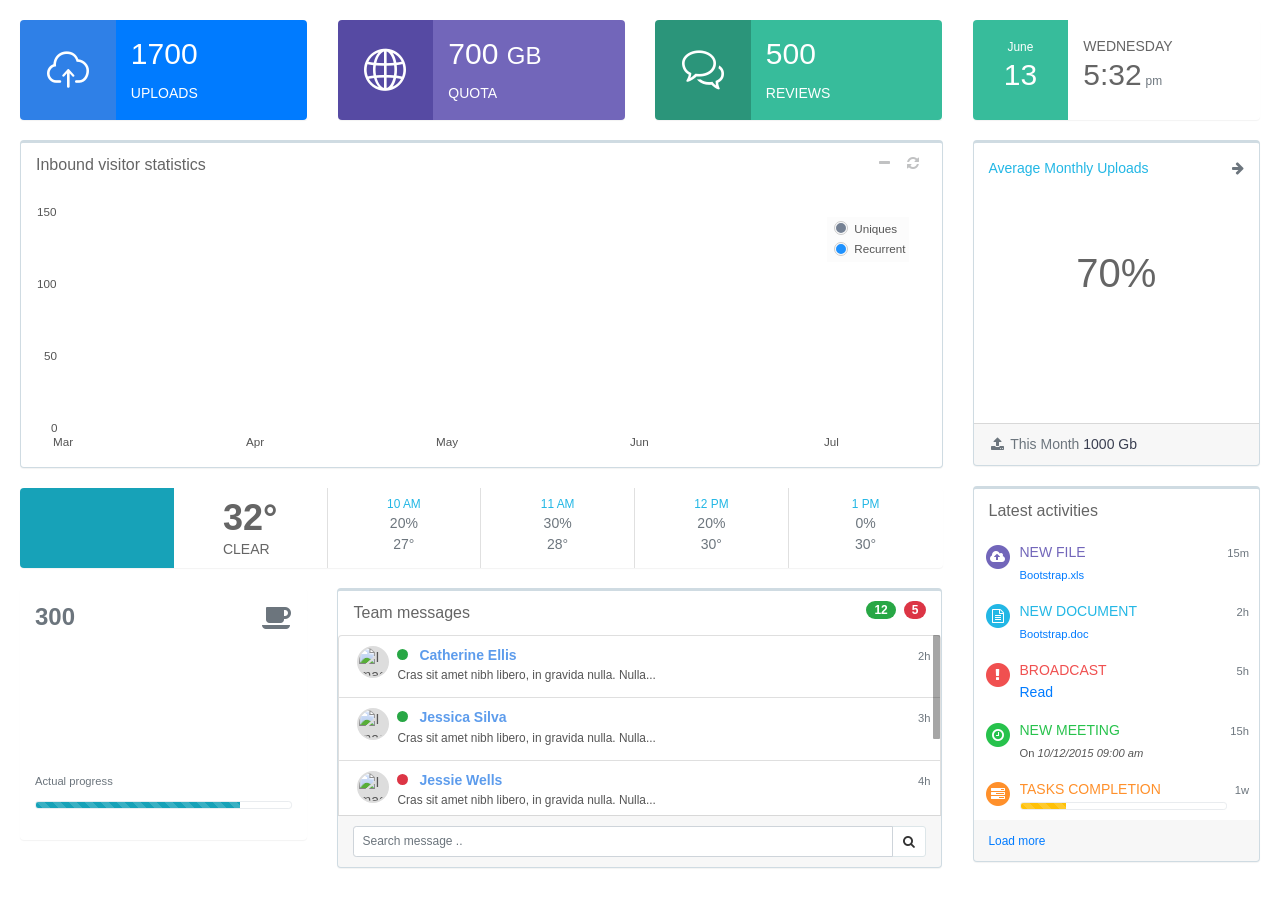
==== dashboard.html @ ab52b75a "Signed-off-by: mymaizi <lqjlmp@gmail.com>" ====
﻿<!DOCTYPE html>
<html lang="zh-cn">

<head>
	<meta charset="utf-8">
	<meta name="viewport" content="width=device-width, initial-scale=1, maximum-scale=1">
	<title>大泽置业ERP-看板</title>
	<link rel="stylesheet" href="js/bootstrap/dist/css/bootstrap.css">
	<link rel="stylesheet" href="css/font-awesome/css/font-awesome.css">
	<link rel="stylesheet" href="css/simple-line-icons/css/simple-line-icons.css">
	<link rel="stylesheet" href="js/animate.css/animate.css">
	<link rel="stylesheet" href="css/app.css">
</head>

<body oncontextmenu="return false">
	<div class="wrapper">
		<!-- Page content-->
		<div class="content-wrapper">
			<!-- START cards box-->
			<div class="row">
				<div class="col-xl-3 col-md-6">
					<!-- START card-->
					<div class="card flex-row align-items-center align-items-stretch border-0">
						<div class="col-4 d-flex align-items-center bg-primary-dark justify-content-center rounded-left">
							<em class="icon-cloud-upload fa-3x"></em>
						</div>
						<div class="col-8 py-3 bg-primary rounded-right">
							<div class="h2 mt-0">1700</div>
							<div class="text-uppercase">Uploads</div>
						</div>
					</div>
				</div>
				<div class="col-xl-3 col-md-6">
					<!-- START card-->
					<div class="card flex-row align-items-center align-items-stretch border-0">
						<div class="col-4 d-flex align-items-center bg-purple-dark justify-content-center rounded-left">
							<em class="icon-globe fa-3x"></em>
						</div>
						<div class="col-8 py-3 bg-purple rounded-right">
							<div class="h2 mt-0">700
								<small>GB</small>
							</div>
							<div class="text-uppercase">Quota</div>
						</div>
					</div>
				</div>
				<div class="col-xl-3 col-lg-6 col-md-12">
					<!-- START card-->
					<div class="card flex-row align-items-center align-items-stretch border-0">
						<div class="col-4 d-flex align-items-center bg-green-dark justify-content-center rounded-left">
							<em class="icon-bubbles fa-3x"></em>
						</div>
						<div class="col-8 py-3 bg-green rounded-right">
							<div class="h2 mt-0">500</div>
							<div class="text-uppercase">Reviews</div>
						</div>
					</div>
				</div>
				<div class="col-xl-3 col-lg-6 col-md-12">
					<!-- START date widget-->
					<div class="card flex-row align-items-center align-items-stretch border-0">
						<div class="col-4 d-flex align-items-center bg-green justify-content-center rounded-left">
							<div class="text-center">
								<!-- See formats: https://docs.angularjs.org/api/ng/filter/date-->
								<div class="text-sm" data-now="" data-format="MMMM">June</div>
								<br>
								<div class="h2 mt-0" data-now="" data-format="D">13</div>
							</div>
						</div>
						<div class="col-8 py-3 rounded-right">
							<div class="text-uppercase" data-now="" data-format="dddd">Wednesday</div>
							<br>
							<div class="h2 mt-0" data-now="" data-format="h:mm">5:32</div>
							<div class="text-muted text-sm" data-now="" data-format="a">pm</div>
						</div>
					</div>
					<!-- END date widget-->
				</div>
			</div>
			<!-- END cards box-->
			<div class="row">
				<!-- START dashboard main content-->
				<div class="col-xl-9">
					<!-- START chart-->
					<div class="row">
						<div class="col-xl-12">
							<!-- START card-->
							<div class="card card-default card-demo" id="cardChart9">
								<div class="card-header">
									<a class="float-right" href="#" data-tool="card-refresh" data-toggle="tooltip" title="" data-original-title="Refresh card">
										<em class="fa fa-refresh"></em>
									</a>
									<a class="float-right" href="#" data-tool="card-collapse" data-toggle="tooltip" title="" data-original-title="Collapse card">
										<em class="fa fa-minus"></em>
									</a>
									<div class="card-title">Inbound visitor statistics</div>
								</div>
								<div class="card-wrapper collapse show">
									<div class="card-body">
										<div class="chart-spline flot-chart" style="padding: 0px; position: relative;">
											<canvas class="flot-base" width="1192" height="250" style="direction: ltr; position: absolute; left: 0px; top: 0px; width: 1192.75px; height: 250px;"></canvas>
											<div class="flot-text" style="position: absolute; top: 0px; left: 0px; bottom: 0px; right: 0px; font-size: smaller; color: rgb(84, 84, 84);">
												<div class="flot-x-axis flot-x1-axis xAxis x1Axis" style="position: absolute; top: 0px; left: 0px; bottom: 0px; right: 0px;">
													<div class="flot-tick-label tickLabel" style="position: absolute; max-width: 170px; top: 231px; left: 17px; text-align: center;">Mar</div>
													<div class="flot-tick-label tickLabel" style="position: absolute; max-width: 170px; top: 231px; left: 210px; text-align: center;">Apr</div>
													<div class="flot-tick-label tickLabel" style="position: absolute; max-width: 170px; top: 231px; left: 400px; text-align: center;">May</div>
													<div class="flot-tick-label tickLabel" style="position: absolute; max-width: 170px; top: 231px; left: 594px; text-align: center;">Jun</div>
													<div class="flot-tick-label tickLabel" style="position: absolute; max-width: 170px; top: 231px; left: 788px; text-align: center;">Jul</div>
													<div class="flot-tick-label tickLabel" style="position: absolute; max-width: 170px; top: 231px; left: 976px; text-align: center;">Aug</div>
													<div class="flot-tick-label tickLabel" style="position: absolute; max-width: 170px; top: 231px; left: 1169px; text-align: center;">Sep</div>
												</div>
												<div class="flot-y-axis flot-y1-axis yAxis y1Axis" style="position: absolute; top: 0px; left: 0px; bottom: 0px; right: 0px;">
													<div class="flot-tick-label tickLabel" style="position: absolute; top: 217px; left: 15px; text-align: right;">0</div>
													<div class="flot-tick-label tickLabel" style="position: absolute; top: 145px; left: 8px; text-align: right;">50</div>
													<div class="flot-tick-label tickLabel" style="position: absolute; top: 73px; left: 1px; text-align: right;">100</div>
													<div class="flot-tick-label tickLabel" style="position: absolute; top: 1px; left: 1px; text-align: right;">150</div>
												</div>
											</div>
											<canvas class="flot-overlay" width="1192" height="250" style="direction: ltr; position: absolute; left: 0px; top: 0px; width: 1192.75px; height: 250px;"></canvas>
											<div class="legend">
												<div style="position: absolute; width: 82px; height: 45px; top: 15px; right: 18px; background-color: rgb(252, 252, 252); opacity: 0.85;">
												</div>
												<table style="position:absolute;top:15px;right:18px;;font-size:smaller;color:#545454">
													<tbody>
														<tr>
															<td class="legendColorBox">
																<div style="border:1px solid #ccc;padding:1px">
																	<div style="width:4px;height:0;border:5px solid #768294;overflow:hidden"></div>
																</div>
															</td>
															<td class="legendLabel">Uniques</td>
														</tr>
														<tr>
															<td class="legendColorBox">
																<div style="border:1px solid #ccc;padding:1px">
																	<div style="width:4px;height:0;border:5px solid #1f92fe;overflow:hidden"></div>
																</div>
															</td>
															<td class="legendLabel">Recurrent</td>
														</tr>
													</tbody>
												</table>
											</div>
										</div>
									</div>
								</div>
							</div>
							<!-- END card-->
						</div>
					</div>
					<!-- END chart-->
					<div class="row">
						<div class="col-xl-12">
							<div class="card border-0">
								<div class="row row-flush">
									<div class="col-lg-2 col-md-3 col-6 bg-info py-4 d-flex align-items-center justify-content-center rounded-left">
										<em class="wi wi-day-sunny fa-4x"></em>
									</div>
									<div class="col-lg-2 col-md-3 col-6 py-2 br d-flex align-items-center justify-content-center">
										<div>
											<div class="h1 m-0 text-bold">32°</div>
											<div class="text-uppercase">Clear</div>
										</div>
									</div>
									<div class="col-lg-2 col-md-3 d-none d-md-block py-2 text-center br">
										<div class="text-info text-sm">10 AM</div>
										<div class="text-muted text-md">
											<em class="wi wi-day-cloudy"></em>
										</div>
										<div class="text-info">
											<span class="text-muted">20%</span>
										</div>
										<div class="text-muted">27°</div>
									</div>
									<div class="col-lg-2 col-md-3 d-none d-md-block py-2 text-center br">
										<div class="text-info text-sm">11 AM</div>
										<div class="text-muted text-md">
											<em class="wi wi-day-cloudy"></em>
										</div>
										<div class="text-info">
											<span class="text-muted">30%</span>
										</div>
										<div class="text-muted">28°</div>
									</div>
									<div class="col-lg-2 py-2 text-center br d-none d-lg-block">
										<div class="text-info text-sm">12 PM</div>
										<div class="text-muted text-md">
											<em class="wi wi-day-cloudy"></em>
										</div>
										<div class="text-info">
											<span class="text-muted">20%</span>
										</div>
										<div class="text-muted">30°</div>
									</div>
									<div class="col-lg-2 py-2 text-center d-none d-lg-block">
										<div class="text-info text-sm">1 PM</div>
										<div class="text-muted text-md">
											<em class="wi wi-day-sunny-overcast"></em>
										</div>
										<div class="text-info">
											<span class="text-muted">0%</span>
										</div>
										<div class="text-muted">30°</div>
									</div>
								</div>
							</div>
						</div>
					</div>
					<div class="row">
						<div class="col-xl-4">
							<!-- START card-->
							<div class="card border-0">
								<div class="card-body">
									<div class="d-flex">
										<h3 class="text-muted mt-0">300</h3>
										<em class="ml-auto text-muted fa fa-coffee fa-2x"></em>
									</div>
									<div class="py-4" data-sparkline="" data-type="line" data-height="80" data-width="100%" data-line-width="2" data-line-color="#7266ba"
									 data-spot-color="#888" data-min-spot-color="#7266ba" data-max-spot-color="#7266ba" data-fill-color="" data-highlight-line-color="#fff"
									 data-spot-radius="3" data-values="1,3,4,7,5,9,4,4,7,5,9,6,4" data-resize="true">
										<canvas width="358" height="80" style="display: inline-block; width: 358.234px; height: 80px; vertical-align: top;"></canvas>
									</div>
									<p>
										<small class="text-muted">Actual progress</small>
									</p>
									<div class="progress progress-xs mb-3">
										<div class="progress-bar bg-info progress-bar-striped" role="progressbar" aria-valuenow="80" aria-valuemin="0" aria-valuemax="100"
										 style="width: 80%;">
											<span class="sr-only">80% Complete</span>
										</div>
									</div>
								</div>
							</div>
							<!-- END card-->
						</div>
						<div class="col-xl-8">
							<div class="card card-default">
								<div class="card-header">
									<div class="px-2 float-right badge badge-danger">5</div>
									<div class="px-2 mr-2 float-right badge badge-success">12</div>
									<div class="card-title">Team messages</div>
								</div>
								<!-- START list group-->
								<div class="slimScrollDiv" style="position: relative; overflow: hidden; width: auto; height: 180px;">
									<div class="list-group" data-height="180" data-scrollable="" style="overflow: hidden; width: auto; height: 180px;">
										<!-- START list group item-->
										<div class="list-group-item list-group-item-action">
											<div class="media">
												<img class="align-self-start mx-2 circle thumb32" src="img/user/02.jpg" alt="Image">
												<div class="media-body text-truncate">
													<p class="mb-1">
														<strong class="text-primary">
															<span class="circle bg-success circle-lg text-left"></span>
															<span>Catherine Ellis</span>
														</strong>
													</p>
													<p class="mb-1 text-sm">Cras sit amet nibh libero, in gravida nulla. Nulla...</p>
												</div>
												<div class="ml-auto">
													<small class="text-muted ml-2">2h</small>
												</div>
											</div>
										</div>
										<!-- END list group item-->
										<!-- START list group item-->
										<div class="list-group-item list-group-item-action">
											<div class="media">
												<img class="align-self-start mx-2 circle thumb32" src="img/user/03.jpg" alt="Image">
												<div class="media-body text-truncate">
													<p class="mb-1">
														<strong class="text-primary">
															<span class="circle bg-success circle-lg text-left"></span>
															<span>Jessica Silva</span>
														</strong>
													</p>
													<p class="mb-1 text-sm">Cras sit amet nibh libero, in gravida nulla. Nulla...</p>
												</div>
												<div class="ml-auto">
													<small class="text-muted ml-2">3h</small>
												</div>
											</div>
										</div>
										<!-- END list group item-->
										<!-- START list group item-->
										<div class="list-group-item list-group-item-action">
											<div class="media">
												<img class="align-self-start mx-2 circle thumb32" src="img/user/09.jpg" alt="Image">
												<div class="media-body text-truncate">
													<p class="mb-1">
														<strong class="text-primary">
															<span class="circle bg-danger circle-lg text-left"></span>
															<span>Jessie Wells</span>
														</strong>
													</p>
													<p class="mb-1 text-sm">Cras sit amet nibh libero, in gravida nulla. Nulla...</p>
												</div>
												<div class="ml-auto">
													<small class="text-muted ml-2">4h</small>
												</div>
											</div>
										</div>
										<!-- END list group item-->
										<!-- START list group item-->
										<div class="list-group-item list-group-item-action">
											<div class="media">
												<img class="align-self-start mx-2 circle thumb32" src="img/user/12.jpg" alt="Image">
												<div class="media-body text-truncate">
													<p class="mb-1">
														<strong class="text-primary">
															<span class="circle bg-danger circle-lg text-left"></span>
															<span>Rosa Burke</span>
														</strong>
													</p>
													<p class="mb-1 text-sm">Cras sit amet nibh libero, in gravida nulla. Nulla...</p>
												</div>
												<div class="ml-auto">
													<small class="text-muted ml-2">1d</small>
												</div>
											</div>
										</div>
										<!-- END list group item-->
										<!-- START list group item-->
										<div class="list-group-item list-group-item-action">
											<div class="media">
												<img class="align-self-start mx-2 circle thumb32" src="img/user/10.jpg" alt="Image">
												<div class="media-body text-truncate">
													<p class="mb-1">
														<strong class="text-primary">
															<span class="circle bg-danger circle-lg text-left"></span>
															<span>Michelle Lane</span>
														</strong>
													</p>
													<p class="mb-1 text-sm">Mauris eleifend, libero nec cursus lacinia...</p>
												</div>
												<div class="ml-auto">
													<small class="text-muted ml-2">2d</small>
												</div>
											</div>
										</div>
										<!-- END list group item-->
									</div>
									<div class="slimScrollBar" style="background: rgb(0, 0, 0); width: 7px; position: absolute; top: 0px; opacity: 0.4; display: block; border-radius: 7px; z-index: 99; right: 1px; height: 104.18px;"></div>
									<div class="slimScrollRail" style="width: 7px; height: 100%; position: absolute; top: 0px; display: none; border-radius: 7px; background: rgb(51, 51, 51); opacity: 0.2; z-index: 90; right: 1px;"></div>
								</div>
								<!-- END list group-->
								<!-- START card footer-->
								<div class="card-footer">
									<div class="input-group">
										<input class="form-control form-control-sm" type="text" placeholder="Search message ..">
										<span class="input-group-btn">
											<button class="btn btn-secondary btn-sm" type="submit">
												<i class="fa fa-search"></i>
											</button>
										</span>
									</div>
								</div>
								<!-- END card-footer-->
							</div>
						</div>
					</div>
				</div>
				<!-- END dashboard main content-->
				<!-- START dashboard sidebar-->
				<aside class="col-xl-3">
					<!-- START loader widget-->
					<div class="card card-default">
						<div class="card-body">
							<a class="text-muted float-right" href="#">
								<em class="fa fa-arrow-right"></em>
							</a>
							<div class="text-info">Average Monthly Uploads</div>
							<div class="text-center py-4">
								<div class="easypie-chart easypie-chart-lg" data-easypiechart="" data-percent="70" data-animate="{&quot;duration&quot;: &quot;800&quot;, &quot;enabled&quot;: &quot;true&quot;}"
								 data-bar-color="#23b7e5" data-track-color="rgba(200,200,200,0.4)" data-scale-color="false" data-line-width="10" data-line-cap="round"
								 data-size="145">
									<span>70%</span>
									<canvas height="145" width="145"></canvas>
								</div>
							</div>
							<div class="text-center" data-sparkline="" data-bar-color="#23b7e5" data-height="30" data-bar-width="5" data-bar-spacing="2"
							 data-values="5,4,8,7,8,5,4,6,5,5,9,4,6,3,4,7,5,4,7">
								<canvas width="131" height="30" style="display: inline-block; width: 131px; height: 30px; vertical-align: top;"></canvas>
							</div>
						</div>
						<div class="card-footer">
							<p class="text-muted">
								<em class="fa fa-upload fa-fw"></em>
								<span>This Month</span>
								<span class="text-dark">1000 Gb</span>
							</p>
						</div>
					</div>
					<!-- END loader widget-->
					<!-- START messages and activity-->
					<div class="card card-default">
						<div class="card-header">
							<div class="card-title">Latest activities</div>
						</div>
						<!-- START list group-->
						<div class="list-group">
							<!-- START list group item-->
							<div class="list-group-item">
								<div class="media">
									<div class="align-self-start mr-2">
										<span class="fa-stack">
											<em class="fa fa-circle fa-stack-2x text-purple"></em>
											<em class="fa fa-cloud-upload fa-stack-1x fa-inverse text-white"></em>
										</span>
									</div>
									<div class="media-body text-truncate">
										<p class="mb-1">
											<a class="text-purple m-0" href="#">NEW FILE</a>
										</p>
										<p class="m-0">
											<small>
												<a href="#">Bootstrap.xls</a>
											</small>
										</p>
									</div>
									<div class="ml-auto">
										<small class="text-muted ml-2">15m</small>
									</div>
								</div>
							</div>
							<!-- END list group item-->
							<!-- START list group item-->
							<div class="list-group-item">
								<div class="media">
									<div class="align-self-start mr-2">
										<span class="fa-stack">
											<em class="fa fa-circle fa-stack-2x text-info"></em>
											<em class="fa fa-file-text-o fa-stack-1x fa-inverse text-white"></em>
										</span>
									</div>
									<div class="media-body text-truncate">
										<p class="mb-1">
											<a class="text-info m-0" href="#">NEW DOCUMENT</a>
										</p>
										<p class="m-0">
											<small>
												<a href="#">Bootstrap.doc</a>
											</small>
										</p>
									</div>
									<div class="ml-auto">
										<small class="text-muted ml-2">2h</small>
									</div>
								</div>
							</div>
							<!-- END list group item-->
							<!-- START list group item-->
							<div class="list-group-item">
								<div class="media">
									<div class="align-self-start mr-2">
										<span class="fa-stack">
											<em class="fa fa-circle fa-stack-2x text-danger"></em>
											<em class="fa fa-exclamation fa-stack-1x fa-inverse text-white"></em>
										</span>
									</div>
									<div class="media-body text-truncate">
										<p class="mb-1">
											<a class="text-danger m-0" href="#">BROADCAST</a>
										</p>
										<p class="m-0">
											<a href="#">Read</a>
										</p>
									</div>
									<div class="ml-auto">
										<small class="text-muted ml-2">5h</small>
									</div>
								</div>
							</div>
							<!-- END list group item-->
							<!-- START list group item-->
							<div class="list-group-item">
								<div class="media">
									<div class="align-self-start mr-2">
										<span class="fa-stack">
											<em class="fa fa-circle fa-stack-2x text-success"></em>
											<em class="fa fa-clock-o fa-stack-1x fa-inverse text-white"></em>
										</span>
									</div>
									<div class="media-body text-truncate">
										<p class="mb-1">
											<a class="text-success m-0" href="#">NEW MEETING</a>
										</p>
										<p class="m-0">
											<small>On
												<em>10/12/2015 09:00 am</em>
											</small>
										</p>
									</div>
									<div class="ml-auto">
										<small class="text-muted ml-2">15h</small>
									</div>
								</div>
							</div>
							<!-- END list group item-->
							<!-- START list group item-->
							<div class="list-group-item">
								<div class="media">
									<div class="align-self-start mr-2">
										<span class="fa-stack">
											<em class="fa fa-circle fa-stack-2x text-warning"></em>
											<em class="fa fa-tasks fa-stack-1x fa-inverse text-white"></em>
										</span>
									</div>
									<div class="media-body text-truncate">
										<p class="mb-1">
											<a class="text-warning m-0" href="#">TASKS COMPLETION</a>
										</p>
										<div class="progress progress-xs m-0">
											<div class="progress-bar bg-warning progress-bar-striped" role="progressbar" aria-valuenow="22" aria-valuemin="0" aria-valuemax="100"
											 style="width: 22%;">
												<span class="sr-only">22% Complete</span>
											</div>
										</div>
									</div>
									<div class="ml-auto">
										<small class="text-muted ml-2">1w</small>
									</div>
								</div>
							</div>
							<!-- END list group item-->
						</div>
						<!-- END list group-->
						<!-- START card footer-->
						<div class="card-footer">
							<a class="text-sm" href="#">Load more</a>
						</div>
						<!-- END card-footer-->
					</div>
					<!-- END messages and activity-->
				</aside>
				<!-- END dashboard sidebar-->
			</div>
		</div>
	</div>
</body>

</html>
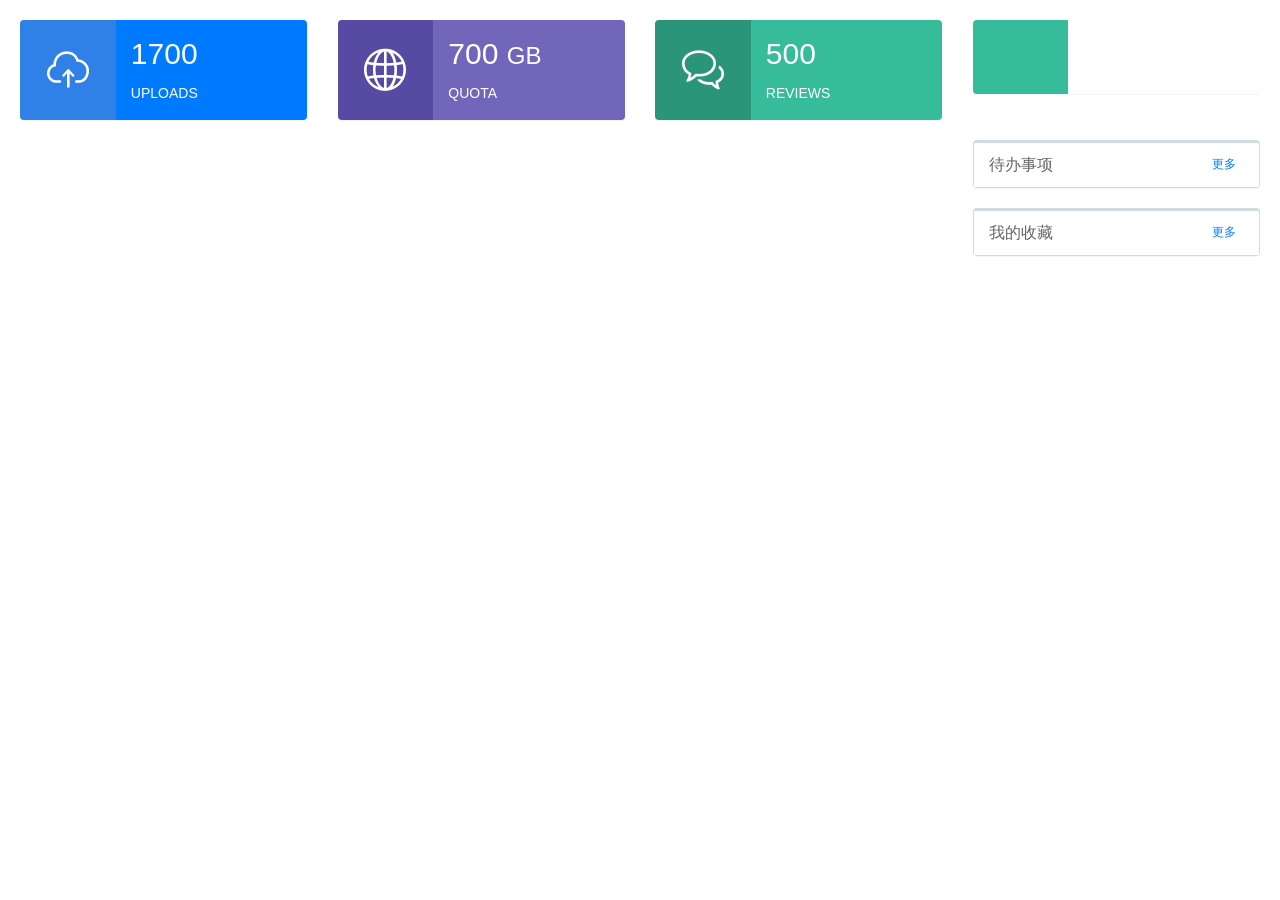
==== commit a4462ce6: "我不不知道更新了那些，大致就是kogrid 以及相应的图片，其他就是布局改动了" ====
--- a/dashboard.html
+++ b/dashboard.html
@@ -4,7 +4,7 @@
 <head>
 	<meta charset="utf-8">
 	<meta name="viewport" content="width=device-width, initial-scale=1, maximum-scale=1">
-	<title>大泽置业ERP-看板</title>
+	<title>mymaizi-看板</title>
 	<link rel="stylesheet" href="js/bootstrap/dist/css/bootstrap.css">
 	<link rel="stylesheet" href="css/font-awesome/css/font-awesome.css">
 	<link rel="stylesheet" href="css/simple-line-icons/css/simple-line-icons.css">
@@ -61,481 +61,72 @@
 					<div class="card flex-row align-items-center align-items-stretch border-0">
 						<div class="col-4 d-flex align-items-center bg-green justify-content-center rounded-left">
 							<div class="text-center">
-								<!-- See formats: https://docs.angularjs.org/api/ng/filter/date-->
-								<div class="text-sm" data-now="" data-format="MMMM">June</div>
+								<div class="text-sm" data-now="" data-format="MMMM"></div>
 								<br>
-								<div class="h2 mt-0" data-now="" data-format="D">13</div>
+								<div class="h2 mt-0" data-now="" data-format="D"></div>
 							</div>
 						</div>
 						<div class="col-8 py-3 rounded-right">
-							<div class="text-uppercase" data-now="" data-format="dddd">Wednesday</div>
+							<div class="text-uppercase" data-now="" data-format="dddd"></div>
 							<br>
-							<div class="h2 mt-0" data-now="" data-format="h:mm">5:32</div>
-							<div class="text-muted text-sm" data-now="" data-format="a">pm</div>
+							<div class="h2 mt-0" data-now="" data-format="h:mm"></div>
+							<div class="text-muted text-sm" data-now="" data-format="a"></div>
 						</div>
 					</div>
 					<!-- END date widget-->
+
 				</div>
 			</div>
 			<!-- END cards box-->
 			<div class="row">
 				<!-- START dashboard main content-->
 				<div class="col-xl-9">
-					<!-- START chart-->
-					<div class="row">
-						<div class="col-xl-12">
-							<!-- START card-->
-							<div class="card card-default card-demo" id="cardChart9">
-								<div class="card-header">
-									<a class="float-right" href="#" data-tool="card-refresh" data-toggle="tooltip" title="" data-original-title="Refresh card">
-										<em class="fa fa-refresh"></em>
-									</a>
-									<a class="float-right" href="#" data-tool="card-collapse" data-toggle="tooltip" title="" data-original-title="Collapse card">
-										<em class="fa fa-minus"></em>
-									</a>
-									<div class="card-title">Inbound visitor statistics</div>
-								</div>
-								<div class="card-wrapper collapse show">
-									<div class="card-body">
-										<div class="chart-spline flot-chart" style="padding: 0px; position: relative;">
-											<canvas class="flot-base" width="1192" height="250" style="direction: ltr; position: absolute; left: 0px; top: 0px; width: 1192.75px; height: 250px;"></canvas>
-											<div class="flot-text" style="position: absolute; top: 0px; left: 0px; bottom: 0px; right: 0px; font-size: smaller; color: rgb(84, 84, 84);">
-												<div class="flot-x-axis flot-x1-axis xAxis x1Axis" style="position: absolute; top: 0px; left: 0px; bottom: 0px; right: 0px;">
-													<div class="flot-tick-label tickLabel" style="position: absolute; max-width: 170px; top: 231px; left: 17px; text-align: center;">Mar</div>
-													<div class="flot-tick-label tickLabel" style="position: absolute; max-width: 170px; top: 231px; left: 210px; text-align: center;">Apr</div>
-													<div class="flot-tick-label tickLabel" style="position: absolute; max-width: 170px; top: 231px; left: 400px; text-align: center;">May</div>
-													<div class="flot-tick-label tickLabel" style="position: absolute; max-width: 170px; top: 231px; left: 594px; text-align: center;">Jun</div>
-													<div class="flot-tick-label tickLabel" style="position: absolute; max-width: 170px; top: 231px; left: 788px; text-align: center;">Jul</div>
-													<div class="flot-tick-label tickLabel" style="position: absolute; max-width: 170px; top: 231px; left: 976px; text-align: center;">Aug</div>
-													<div class="flot-tick-label tickLabel" style="position: absolute; max-width: 170px; top: 231px; left: 1169px; text-align: center;">Sep</div>
-												</div>
-												<div class="flot-y-axis flot-y1-axis yAxis y1Axis" style="position: absolute; top: 0px; left: 0px; bottom: 0px; right: 0px;">
-													<div class="flot-tick-label tickLabel" style="position: absolute; top: 217px; left: 15px; text-align: right;">0</div>
-													<div class="flot-tick-label tickLabel" style="position: absolute; top: 145px; left: 8px; text-align: right;">50</div>
-													<div class="flot-tick-label tickLabel" style="position: absolute; top: 73px; left: 1px; text-align: right;">100</div>
-													<div class="flot-tick-label tickLabel" style="position: absolute; top: 1px; left: 1px; text-align: right;">150</div>
-												</div>
-											</div>
-											<canvas class="flot-overlay" width="1192" height="250" style="direction: ltr; position: absolute; left: 0px; top: 0px; width: 1192.75px; height: 250px;"></canvas>
-											<div class="legend">
-												<div style="position: absolute; width: 82px; height: 45px; top: 15px; right: 18px; background-color: rgb(252, 252, 252); opacity: 0.85;">
-												</div>
-												<table style="position:absolute;top:15px;right:18px;;font-size:smaller;color:#545454">
-													<tbody>
-														<tr>
-															<td class="legendColorBox">
-																<div style="border:1px solid #ccc;padding:1px">
-																	<div style="width:4px;height:0;border:5px solid #768294;overflow:hidden"></div>
-																</div>
-															</td>
-															<td class="legendLabel">Uniques</td>
-														</tr>
-														<tr>
-															<td class="legendColorBox">
-																<div style="border:1px solid #ccc;padding:1px">
-																	<div style="width:4px;height:0;border:5px solid #1f92fe;overflow:hidden"></div>
-																</div>
-															</td>
-															<td class="legendLabel">Recurrent</td>
-														</tr>
-													</tbody>
-												</table>
-											</div>
-										</div>
-									</div>
-								</div>
-							</div>
-							<!-- END card-->
-						</div>
-					</div>
-					<!-- END chart-->
-					<div class="row">
-						<div class="col-xl-12">
-							<div class="card border-0">
-								<div class="row row-flush">
-									<div class="col-lg-2 col-md-3 col-6 bg-info py-4 d-flex align-items-center justify-content-center rounded-left">
-										<em class="wi wi-day-sunny fa-4x"></em>
-									</div>
-									<div class="col-lg-2 col-md-3 col-6 py-2 br d-flex align-items-center justify-content-center">
-										<div>
-											<div class="h1 m-0 text-bold">32°</div>
-											<div class="text-uppercase">Clear</div>
-										</div>
-									</div>
-									<div class="col-lg-2 col-md-3 d-none d-md-block py-2 text-center br">
-										<div class="text-info text-sm">10 AM</div>
-										<div class="text-muted text-md">
-											<em class="wi wi-day-cloudy"></em>
-										</div>
-										<div class="text-info">
-											<span class="text-muted">20%</span>
-										</div>
-										<div class="text-muted">27°</div>
-									</div>
-									<div class="col-lg-2 col-md-3 d-none d-md-block py-2 text-center br">
-										<div class="text-info text-sm">11 AM</div>
-										<div class="text-muted text-md">
-											<em class="wi wi-day-cloudy"></em>
-										</div>
-										<div class="text-info">
-											<span class="text-muted">30%</span>
-										</div>
-										<div class="text-muted">28°</div>
-									</div>
-									<div class="col-lg-2 py-2 text-center br d-none d-lg-block">
-										<div class="text-info text-sm">12 PM</div>
-										<div class="text-muted text-md">
-											<em class="wi wi-day-cloudy"></em>
-										</div>
-										<div class="text-info">
-											<span class="text-muted">20%</span>
-										</div>
-										<div class="text-muted">30°</div>
-									</div>
-									<div class="col-lg-2 py-2 text-center d-none d-lg-block">
-										<div class="text-info text-sm">1 PM</div>
-										<div class="text-muted text-md">
-											<em class="wi wi-day-sunny-overcast"></em>
-										</div>
-										<div class="text-info">
-											<span class="text-muted">0%</span>
-										</div>
-										<div class="text-muted">30°</div>
-									</div>
-								</div>
-							</div>
-						</div>
-					</div>
-					<div class="row">
-						<div class="col-xl-4">
-							<!-- START card-->
-							<div class="card border-0">
-								<div class="card-body">
-									<div class="d-flex">
-										<h3 class="text-muted mt-0">300</h3>
-										<em class="ml-auto text-muted fa fa-coffee fa-2x"></em>
-									</div>
-									<div class="py-4" data-sparkline="" data-type="line" data-height="80" data-width="100%" data-line-width="2" data-line-color="#7266ba"
-									 data-spot-color="#888" data-min-spot-color="#7266ba" data-max-spot-color="#7266ba" data-fill-color="" data-highlight-line-color="#fff"
-									 data-spot-radius="3" data-values="1,3,4,7,5,9,4,4,7,5,9,6,4" data-resize="true">
-										<canvas width="358" height="80" style="display: inline-block; width: 358.234px; height: 80px; vertical-align: top;"></canvas>
-									</div>
-									<p>
-										<small class="text-muted">Actual progress</small>
-									</p>
-									<div class="progress progress-xs mb-3">
-										<div class="progress-bar bg-info progress-bar-striped" role="progressbar" aria-valuenow="80" aria-valuemin="0" aria-valuemax="100"
-										 style="width: 80%;">
-											<span class="sr-only">80% Complete</span>
-										</div>
-									</div>
-								</div>
-							</div>
-							<!-- END card-->
-						</div>
-						<div class="col-xl-8">
-							<div class="card card-default">
-								<div class="card-header">
-									<div class="px-2 float-right badge badge-danger">5</div>
-									<div class="px-2 mr-2 float-right badge badge-success">12</div>
-									<div class="card-title">Team messages</div>
-								</div>
-								<!-- START list group-->
-								<div class="slimScrollDiv" style="position: relative; overflow: hidden; width: auto; height: 180px;">
-									<div class="list-group" data-height="180" data-scrollable="" style="overflow: hidden; width: auto; height: 180px;">
-										<!-- START list group item-->
-										<div class="list-group-item list-group-item-action">
-											<div class="media">
-												<img class="align-self-start mx-2 circle thumb32" src="img/user/02.jpg" alt="Image">
-												<div class="media-body text-truncate">
-													<p class="mb-1">
-														<strong class="text-primary">
-															<span class="circle bg-success circle-lg text-left"></span>
-															<span>Catherine Ellis</span>
-														</strong>
-													</p>
-													<p class="mb-1 text-sm">Cras sit amet nibh libero, in gravida nulla. Nulla...</p>
-												</div>
-												<div class="ml-auto">
-													<small class="text-muted ml-2">2h</small>
-												</div>
-											</div>
-										</div>
-										<!-- END list group item-->
-										<!-- START list group item-->
-										<div class="list-group-item list-group-item-action">
-											<div class="media">
-												<img class="align-self-start mx-2 circle thumb32" src="img/user/03.jpg" alt="Image">
-												<div class="media-body text-truncate">
-													<p class="mb-1">
-														<strong class="text-primary">
-															<span class="circle bg-success circle-lg text-left"></span>
-															<span>Jessica Silva</span>
-														</strong>
-													</p>
-													<p class="mb-1 text-sm">Cras sit amet nibh libero, in gravida nulla. Nulla...</p>
-												</div>
-												<div class="ml-auto">
-													<small class="text-muted ml-2">3h</small>
-												</div>
-											</div>
-										</div>
-										<!-- END list group item-->
-										<!-- START list group item-->
-										<div class="list-group-item list-group-item-action">
-											<div class="media">
-												<img class="align-self-start mx-2 circle thumb32" src="img/user/09.jpg" alt="Image">
-												<div class="media-body text-truncate">
-													<p class="mb-1">
-														<strong class="text-primary">
-															<span class="circle bg-danger circle-lg text-left"></span>
-															<span>Jessie Wells</span>
-														</strong>
-													</p>
-													<p class="mb-1 text-sm">Cras sit amet nibh libero, in gravida nulla. Nulla...</p>
-												</div>
-												<div class="ml-auto">
-													<small class="text-muted ml-2">4h</small>
-												</div>
-											</div>
-										</div>
-										<!-- END list group item-->
-										<!-- START list group item-->
-										<div class="list-group-item list-group-item-action">
-											<div class="media">
-												<img class="align-self-start mx-2 circle thumb32" src="img/user/12.jpg" alt="Image">
-												<div class="media-body text-truncate">
-													<p class="mb-1">
-														<strong class="text-primary">
-															<span class="circle bg-danger circle-lg text-left"></span>
-															<span>Rosa Burke</span>
-														</strong>
-													</p>
-													<p class="mb-1 text-sm">Cras sit amet nibh libero, in gravida nulla. Nulla...</p>
-												</div>
-												<div class="ml-auto">
-													<small class="text-muted ml-2">1d</small>
-												</div>
-											</div>
-										</div>
-										<!-- END list group item-->
-										<!-- START list group item-->
-										<div class="list-group-item list-group-item-action">
-											<div class="media">
-												<img class="align-self-start mx-2 circle thumb32" src="img/user/10.jpg" alt="Image">
-												<div class="media-body text-truncate">
-													<p class="mb-1">
-														<strong class="text-primary">
-															<span class="circle bg-danger circle-lg text-left"></span>
-															<span>Michelle Lane</span>
-														</strong>
-													</p>
-													<p class="mb-1 text-sm">Mauris eleifend, libero nec cursus lacinia...</p>
-												</div>
-												<div class="ml-auto">
-													<small class="text-muted ml-2">2d</small>
-												</div>
-											</div>
-										</div>
-										<!-- END list group item-->
-									</div>
-									<div class="slimScrollBar" style="background: rgb(0, 0, 0); width: 7px; position: absolute; top: 0px; opacity: 0.4; display: block; border-radius: 7px; z-index: 99; right: 1px; height: 104.18px;"></div>
-									<div class="slimScrollRail" style="width: 7px; height: 100%; position: absolute; top: 0px; display: none; border-radius: 7px; background: rgb(51, 51, 51); opacity: 0.2; z-index: 90; right: 1px;"></div>
-								</div>
-								<!-- END list group-->
-								<!-- START card footer-->
-								<div class="card-footer">
-									<div class="input-group">
-										<input class="form-control form-control-sm" type="text" placeholder="Search message ..">
-										<span class="input-group-btn">
-											<button class="btn btn-secondary btn-sm" type="submit">
-												<i class="fa fa-search"></i>
-											</button>
-										</span>
-									</div>
-								</div>
-								<!-- END card-footer-->
-							</div>
-						</div>
-					</div>
+
 				</div>
 				<!-- END dashboard main content-->
 				<!-- START dashboard sidebar-->
 				<aside class="col-xl-3">
-					<!-- START loader widget-->
 					<div class="card card-default">
-						<div class="card-body">
-							<a class="text-muted float-right" href="#">
-								<em class="fa fa-arrow-right"></em>
-							</a>
-							<div class="text-info">Average Monthly Uploads</div>
-							<div class="text-center py-4">
-								<div class="easypie-chart easypie-chart-lg" data-easypiechart="" data-percent="70" data-animate="{&quot;duration&quot;: &quot;800&quot;, &quot;enabled&quot;: &quot;true&quot;}"
-								 data-bar-color="#23b7e5" data-track-color="rgba(200,200,200,0.4)" data-scale-color="false" data-line-width="10" data-line-cap="round"
-								 data-size="145">
-									<span>70%</span>
-									<canvas height="145" width="145"></canvas>
-								</div>
+						<div class="card-header">
+							<div class="px-2 float-right">
+								<a class="text-sm" href="#">更多</a>
 							</div>
-							<div class="text-center" data-sparkline="" data-bar-color="#23b7e5" data-height="30" data-bar-width="5" data-bar-spacing="2"
-							 data-values="5,4,8,7,8,5,4,6,5,5,9,4,6,3,4,7,5,4,7">
-								<canvas width="131" height="30" style="display: inline-block; width: 131px; height: 30px; vertical-align: top;"></canvas>
-							</div>
+							<div class="card-title">待办事项</div>
 						</div>
-						<div class="card-footer">
-							<p class="text-muted">
-								<em class="fa fa-upload fa-fw"></em>
-								<span>This Month</span>
-								<span class="text-dark">1000 Gb</span>
-							</p>
+						<div class="list-group">
 						</div>
 					</div>
-					<!-- END loader widget-->
-					<!-- START messages and activity-->
 					<div class="card card-default">
 						<div class="card-header">
-							<div class="card-title">Latest activities</div>
+							<div class="px-2 float-right">
+								<a class="text-sm" href="#">更多</a>
+							</div>
+							<div class="card-title">我的收藏</div>
 						</div>
-						<!-- START list group-->
 						<div class="list-group">
-							<!-- START list group item-->
-							<div class="list-group-item">
-								<div class="media">
-									<div class="align-self-start mr-2">
-										<span class="fa-stack">
-											<em class="fa fa-circle fa-stack-2x text-purple"></em>
-											<em class="fa fa-cloud-upload fa-stack-1x fa-inverse text-white"></em>
-										</span>
-									</div>
-									<div class="media-body text-truncate">
-										<p class="mb-1">
-											<a class="text-purple m-0" href="#">NEW FILE</a>
-										</p>
-										<p class="m-0">
-											<small>
-												<a href="#">Bootstrap.xls</a>
-											</small>
-										</p>
-									</div>
-									<div class="ml-auto">
-										<small class="text-muted ml-2">15m</small>
-									</div>
-								</div>
-							</div>
-							<!-- END list group item-->
-							<!-- START list group item-->
-							<div class="list-group-item">
-								<div class="media">
-									<div class="align-self-start mr-2">
-										<span class="fa-stack">
-											<em class="fa fa-circle fa-stack-2x text-info"></em>
-											<em class="fa fa-file-text-o fa-stack-1x fa-inverse text-white"></em>
-										</span>
-									</div>
-									<div class="media-body text-truncate">
-										<p class="mb-1">
-											<a class="text-info m-0" href="#">NEW DOCUMENT</a>
-										</p>
-										<p class="m-0">
-											<small>
-												<a href="#">Bootstrap.doc</a>
-											</small>
-										</p>
-									</div>
-									<div class="ml-auto">
-										<small class="text-muted ml-2">2h</small>
-									</div>
-								</div>
-							</div>
-							<!-- END list group item-->
-							<!-- START list group item-->
-							<div class="list-group-item">
-								<div class="media">
-									<div class="align-self-start mr-2">
-										<span class="fa-stack">
-											<em class="fa fa-circle fa-stack-2x text-danger"></em>
-											<em class="fa fa-exclamation fa-stack-1x fa-inverse text-white"></em>
-										</span>
-									</div>
-									<div class="media-body text-truncate">
-										<p class="mb-1">
-											<a class="text-danger m-0" href="#">BROADCAST</a>
-										</p>
-										<p class="m-0">
-											<a href="#">Read</a>
-										</p>
-									</div>
-									<div class="ml-auto">
-										<small class="text-muted ml-2">5h</small>
-									</div>
-								</div>
-							</div>
-							<!-- END list group item-->
-							<!-- START list group item-->
-							<div class="list-group-item">
-								<div class="media">
-									<div class="align-self-start mr-2">
-										<span class="fa-stack">
-											<em class="fa fa-circle fa-stack-2x text-success"></em>
-											<em class="fa fa-clock-o fa-stack-1x fa-inverse text-white"></em>
-										</span>
-									</div>
-									<div class="media-body text-truncate">
-										<p class="mb-1">
-											<a class="text-success m-0" href="#">NEW MEETING</a>
-										</p>
-										<p class="m-0">
-											<small>On
-												<em>10/12/2015 09:00 am</em>
-											</small>
-										</p>
-									</div>
-									<div class="ml-auto">
-										<small class="text-muted ml-2">15h</small>
-									</div>
-								</div>
-							</div>
-							<!-- END list group item-->
-							<!-- START list group item-->
-							<div class="list-group-item">
-								<div class="media">
-									<div class="align-self-start mr-2">
-										<span class="fa-stack">
-											<em class="fa fa-circle fa-stack-2x text-warning"></em>
-											<em class="fa fa-tasks fa-stack-1x fa-inverse text-white"></em>
-										</span>
-									</div>
-									<div class="media-body text-truncate">
-										<p class="mb-1">
-											<a class="text-warning m-0" href="#">TASKS COMPLETION</a>
-										</p>
-										<div class="progress progress-xs m-0">
-											<div class="progress-bar bg-warning progress-bar-striped" role="progressbar" aria-valuenow="22" aria-valuemin="0" aria-valuemax="100"
-											 style="width: 22%;">
-												<span class="sr-only">22% Complete</span>
-											</div>
-										</div>
-									</div>
-									<div class="ml-auto">
-										<small class="text-muted ml-2">1w</small>
-									</div>
-								</div>
-							</div>
-							<!-- END list group item-->
 						</div>
-						<!-- END list group-->
-						<!-- START card footer-->
-						<div class="card-footer">
-							<a class="text-sm" href="#">Load more</a>
-						</div>
-						<!-- END card-footer-->
 					</div>
-					<!-- END messages and activity-->
 				</aside>
 				<!-- END dashboard sidebar-->
 			</div>
 		</div>
 	</div>
+	<script src="/js/jquery.min.js"></script>
+	<script src="/js/moment/moment-with-locales.js"></script>
+	<script>
+		$(function () {
+			$('[data-now]').each(function () {
+				var element = $(this),
+					format = element.data('format');
+				function updateTime() {
+					var dt = moment(new Date()).format(format);
+					element.text(dt);
+				}
+				updateTime();
+				setInterval(updateTime, 1000);
+			});
+		});
+	</script>
 </body>
 
 </html>
